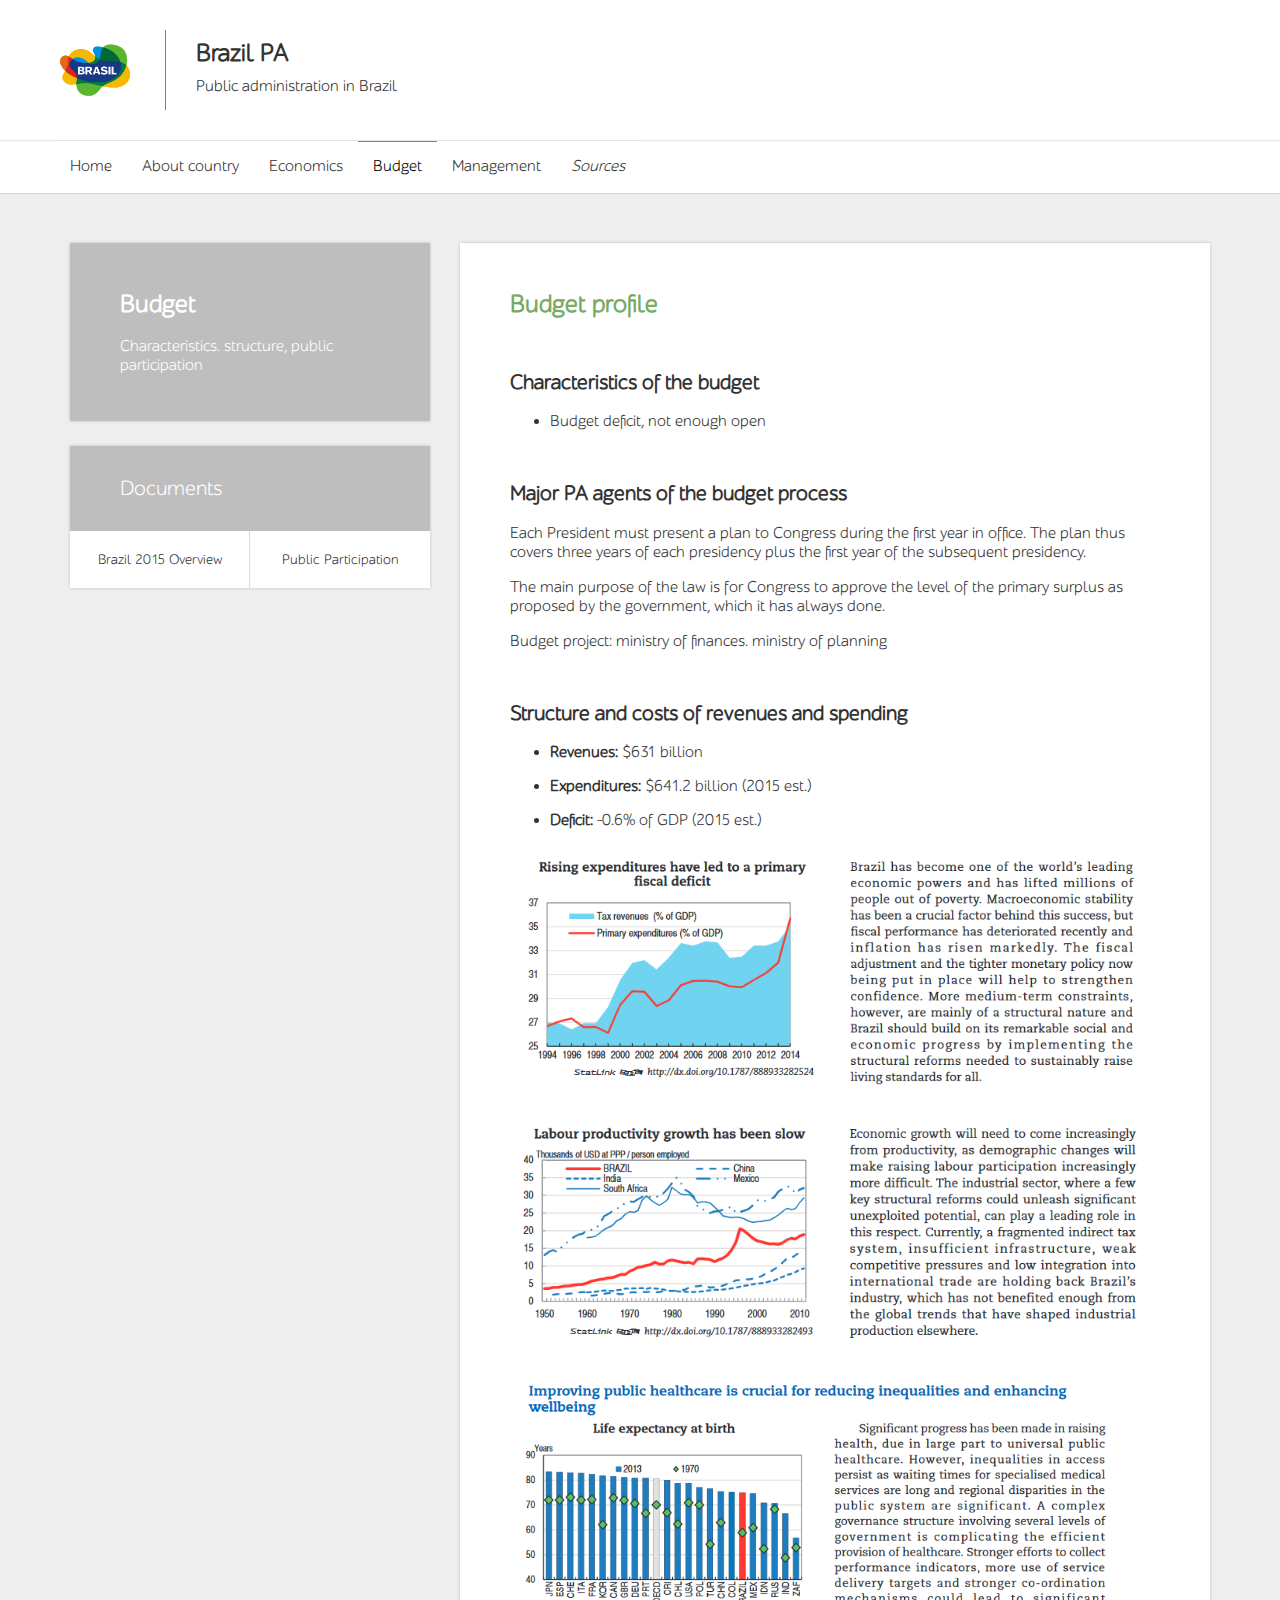
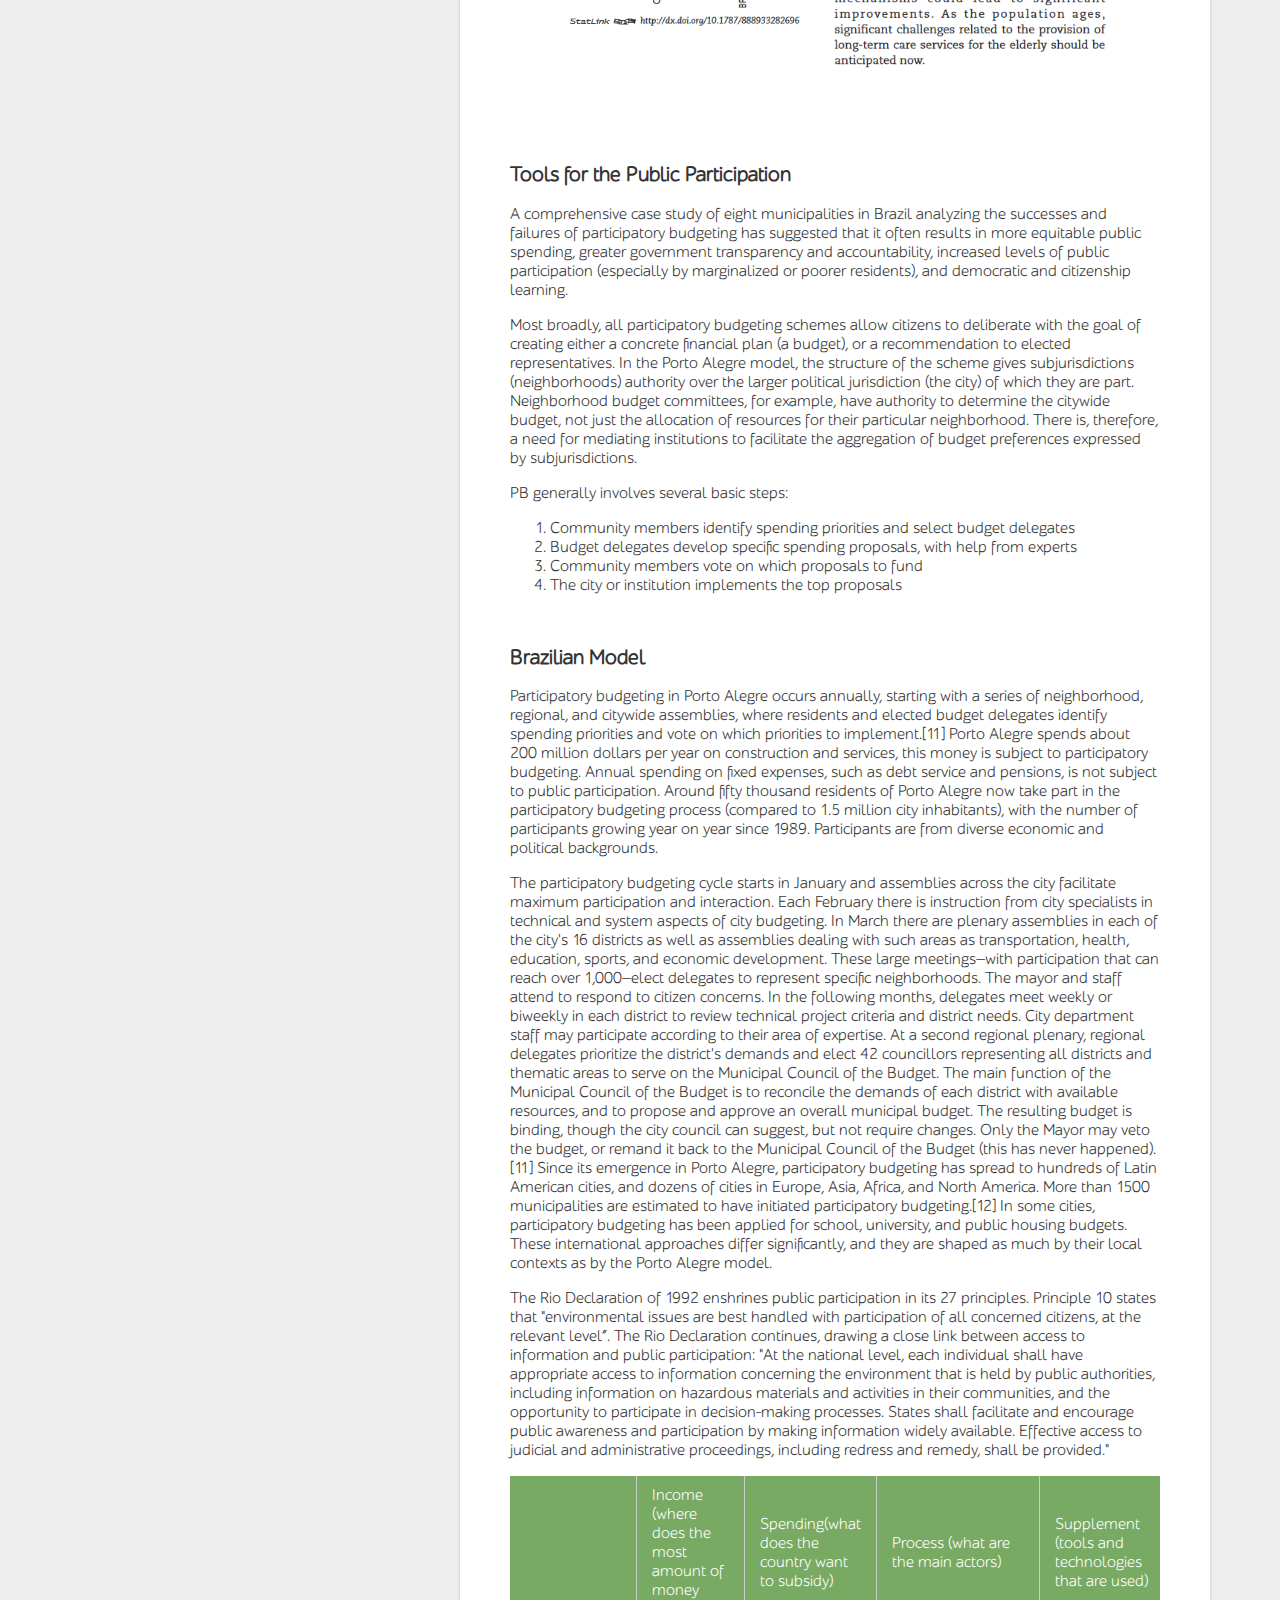
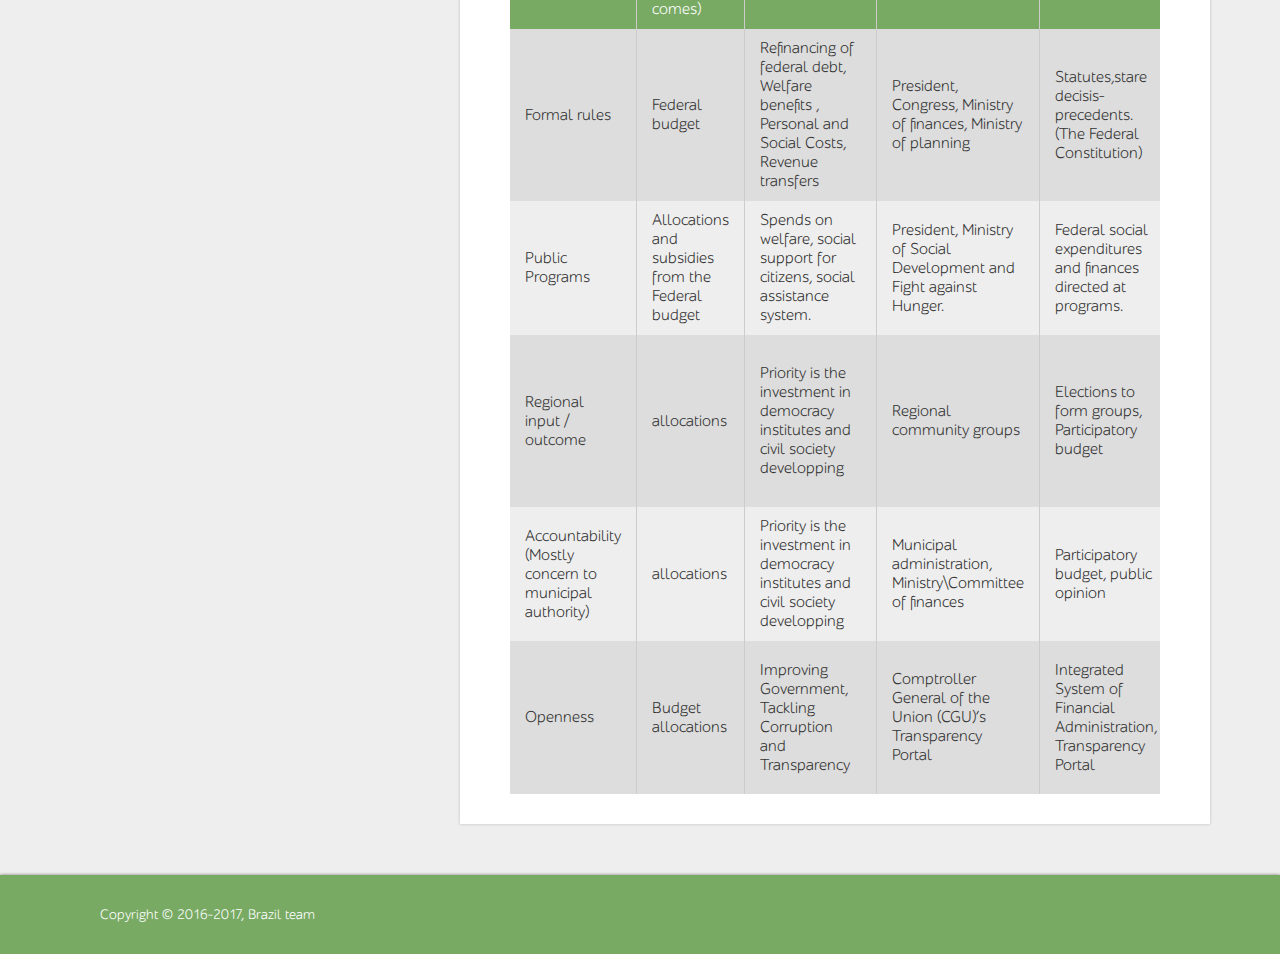
==== budget.html @ 3e636b02 "Initial" ====
<!DOCTYPE html>
<html lang="ru">
	<head>
	
		<meta charset="utf-8">
		<meta http-equiv="X-UA-Compatible" content="IE=edge">
		<meta name="viewport" content="width=device-width, initial-scale=1">
		<meta name="robots" content="index, follow">
		
		<meta name="description" content="Public administration in Brazil">
		<meta name="keywords" content="public, administration, Brazil">	
		
		<link rel="apple-touch-icon-precomposed" sizes="57x57" href="images/apple-touch-icon-114-precomposed.png">
		<link rel="apple-touch-icon-precomposed" sizes="72x72" href="images/apple-touch-icon-144-precomposed.png">
		<link rel="apple-touch-icon-precomposed" sizes="114x114" href="images/apple-touch-icon-114-precomposed.png">
		<link rel="apple-touch-icon-precomposed" sizes="144x144" href="images/apple-touch-icon-144-precomposed.png">
		
		<meta name="msapplication-name" content="Brazil PA">
		<meta name="msapplication-tooltip" content="Brazil PA">
		<meta name="msapplication-starturl" content="/">
		<meta name="msapplication-navbutton-color" content="#44bb00">
		<meta name="msapplication-TileColor" content="#44bb00">
		<meta name="msapplication-TileImage" content="images/ms-icon-144.png">
		<meta name="msapplication-square70x70logo" content="images/ms-icon-70.png">
		<meta name="msapplication-square150x150logo" content="images/ms-icon-150.png">
		<meta name="msapplication-wide310x150logo" content="images/ms-icon-310-150.png">
		<meta name="msapplication-square310x310logo" content="images/ms-icon-310.png">
		
		
		<title>Brazil PA | About</title>

		<link rel="icon" href="favicon.png">
		<link href="css/bootstrap.css" rel="stylesheet">
		<link href="css/style.css" rel="stylesheet">
		
	</head>

	<body>
	    <a class="glyphicon glyphicon-chevron-up" id="toTop"></a>
	    
		<header>
			<div class="container-fluid">
				<div class="container">
					<div class="logo col-xs-12 col-sm-12 col-md-12 col-lg-12">
					    <a class="marga" href="index.html">
                            <img src="images/logo.png" alt="Logo" title="Brazil">
                            <div class="title">  
                                <h1>Brazil PA</h1>
                                <p>Public administration in Brazil</p>
                            </div>
                        </a>
					</div>
				</div>
			</div>
			
			<div class="navbar" role="navigation">
				<div class="container">	
					<div class="navbar-header">
						<button type="button" class="navbar-toggle" data-toggle="collapse" data-target="#responsive-menu">
							<span class="sr-only">Open menu</span>
							<span class="icon-bar"></span>
							<span class="icon-bar"></span>
							<span class="icon-bar"></span>
						</button>
					</div>
				
					<div class="collapse navbar-collapse main-menu" id="responsive-menu">
						<ul class="nav navbar-nav">
							<li><a href="index.html">Home</a></li>
							<li><a href="about.html">About country</a></li>
							<li><a href="economics.html">Economics</a></li>
							<li><a href="budget.html" class="active">Budget</a></li>
							<li><a href="management.html">Management</a></li>
							<li class="sources"><a href="sources.html">Sources</a></li>
						</ul>
					</div>
				</div>
			</div>
		
		</header>
		
		<main class="page aboutpage">
			<div class="container">
				<div class="part col-xs-12 col-sm-12 col-md-4 col-lg-4">
					<section class="company">
						<div class="content">
							<h1>Budget</h1>
						    <p>Characteristics. structure, public participation</p>
						</div>
					</section>
					<section class="document col-xs-12 col-sm-12 col-md-12 col-lg-12">
						<h2>Documents</h2>
						<a href="https://www.oecd.org/eco/surveys/Brazil-2015-overview.pdf" target="_blank" class="col-xs-6 col-sm-6 md-6 col-lg-6" title="Brazil 2015 Overview">Brazil 2015 Overview</a>
						<a href="https://www.nesri.org/sites/default/files/Background_Paper_Public_Participation.pdf" target="_blank" class="col-xs-6 col-sm-6 md-6 col-lg-6" title="Public Participation in Vermont’s Budget and Revenue Policies">Public Participation</a>
					</section>
				</div>
			
				<div class="part-two col-xs-12 col-sm-12 col-md-8 col-lg-8">
					<section class="achievments">
						<div class="content">
							<h1>Budget profile</h1>
                        
                            <h2>Characteristics of the budget</h2>
							<ul>
							    <li>Budget deficit, not enough open</li>
							</ul>
                        
                            <h2>Major PA agents of the budget process</h2>
							<p>Each President must present a plan to Congress during the first year in office. The plan thus covers three years of each presidency plus the first year of the subsequent presidency.</p> 
                            <p>The main purpose of the law is for Congress to approve the level of the primary surplus as proposed by the government, which it has always done.</p>
                            <p>Budget project: ministry of finances. ministry of planning</p>
						    
						    <h2>Structure and costs of revenues and spending</h2>
						    <ul>
						        <li><b>Revenues: </b>$631 billion</li>
						        <li><b>Expenditures: </b>$641.2 billion (2015 est.)</li>
						        <li><b>Deficit: </b>-0.6% of GDP (2015 est.)</li>
						    </ul>
						    
						    <img class="page-img" src="images/budget1.png">
						    <img class="page-img" src="images/budget2.png">
						    <img class="page-img" src="images/budget3.png">
						    
						    <h2>Tools for the Public Participation</h2>
						    <p>A comprehensive case study of eight municipalities in Brazil analyzing the successes and failures of participatory budgeting has suggested that it often results in more equitable public spending, greater government transparency and accountability, increased levels of public participation (especially by marginalized or poorer residents), and democratic and citizenship learning.</p>
						    <p>Most broadly, all participatory budgeting schemes allow citizens to deliberate with the goal of creating either a concrete financial plan (a budget), or a recommendation to elected representatives. In the Porto Alegre model, the structure of the scheme gives subjurisdictions (neighborhoods) authority over the larger political jurisdiction (the city) of which they are part. Neighborhood budget committees, for example, have authority to determine the citywide budget, not just the allocation of resources for their particular neighborhood. There is, therefore, a need for mediating institutions to facilitate the aggregation of budget preferences expressed by subjurisdictions.</p>
						
						    <p>PB generally involves several basic steps:</p>
						    <ol>
						        <li>Community members identify spending priorities and select budget delegates</li>
						        <li>Budget delegates develop specific spending proposals, with help from experts</li>
						        <li>Community members vote on which proposals to fund</li>
						        <li>The city or institution implements the top proposals</li>
						    </ol>
						    
						    <h2>Brazilian Model</h2>
						    <p>Participatory budgeting in Porto Alegre occurs annually, starting with a series of neighborhood, regional, and citywide assemblies, where residents and elected budget delegates identify spending priorities and vote on which priorities to implement.[11] Porto Alegre spends about 200 million dollars per year on construction and services, this money is subject to participatory budgeting. Annual spending on fixed expenses, such as debt service and pensions, is not subject to public participation. Around fifty thousand residents of Porto Alegre now take part in the participatory budgeting process (compared to 1.5 million city inhabitants), with the number of participants growing year on year since 1989. Participants are from diverse economic and political backgrounds.</p>
					        <p>The participatory budgeting cycle starts in January and assemblies across the city facilitate maximum participation and interaction. Each February there is instruction from city specialists in technical and system aspects of city budgeting. In March there are plenary assemblies in each of the city's 16 districts as well as assemblies dealing with such areas as transportation, health, education, sports, and economic development. These large meetings—with participation that can reach over 1,000—elect delegates to represent specific neighborhoods. The mayor and staff attend to respond to citizen concerns. In the following months, delegates meet weekly or biweekly in each district to review technical project criteria and district needs. City department staff may participate according to their area of expertise. At a second regional plenary, regional delegates prioritize the district's demands and elect 42 councillors representing all districts and thematic areas to serve on the Municipal Council of the Budget. The main function of the Municipal Council of the Budget is to reconcile the demands of each district with available resources, and to propose and approve an overall municipal budget. The resulting budget is binding, though the city council can suggest, but not require changes. Only the Mayor may veto the budget, or remand it back to the Municipal Council of the Budget (this has never happened).[11] Since its emergence in Porto Alegre, participatory budgeting has spread to hundreds of Latin American cities, and dozens of cities in Europe, Asia, Africa, and North America. More than 1500 municipalities are estimated to have initiated participatory budgeting.[12] In some cities, participatory budgeting has been applied for school, university, and public housing budgets. These international approaches differ significantly, and they are shaped as much by their local contexts as by the Porto Alegre model.</p>
					        <p>The Rio Declaration of 1992 enshrines public participation in its 27 principles. Principle 10 states that "environmental issues are best handled with participation of all concerned citizens, at the relevant level”. The Rio Declaration continues, drawing a close link between access to information and public participation: "At the national level, each individual shall have appropriate access to information concerning the environment that is held by public authorities, including information on hazardous materials and activities in their communities, and the opportunity to participate in decision-making processes. States shall facilitate and encourage public awareness and participation by making information widely available. Effective access to judicial and administrative proceedings, including redress and remedy, shall be provided."</p>
                            
							<table>
							    <tr>
							        <td></td>
							        <td>Income (where does the most amount of money comes)</td>
							        <td>Spending(what does the country want to subsidy)</td>
							        <td>Process (what are the main actors)</td>
							        <td>Supplement (tools and technologies that are used)</td>
							        <td>Demonstration Effect(what does it mean)</td>
							    </tr>
							    <tr>
                                    <td>Formal rules</td>
							        <td>Federal budget</td>
							        <td>Refinancing of federal debt, Welfare benefits , Personal and Social Costs, Revenue transfers</td>
							        <td>President, Congress, Ministry of finances, Ministry of planning</td>
							        <td>Statutes,stare decisis-precedents. (The Federal Constitution)</td>
							        <td>System of rules that are enforced through social institutions to govern behavior.</td>
							    </tr>
                                <tr>
							        <td>Public Programs</td>
                                    <td>Allocations and subsidies from the Federal budget</td>
                                    <td>Spends on welfare, social support for citizens, social assistance system.</td>
                                    <td>President, Ministry of Social Development and Fight against Hunger.</td>
                                    <td>Federal social expenditures and finances directed at programs.</td>
                                    <td>Socio-economic development,  implementing welfare programs.</td>
							    </tr>
                                <tr>
							        <td>Regional input / outcome</td>
                                    <td>allocations</td>
                                    <td>Priority is the investment in democracy institutes and civil society developping</td>
                                    <td>Regional community groups</td>
                                    <td>Elections to form groups, Participatory budget</td>
                                    <td>Raising their demands and influence budget decisions through regional representatives.</td>
							    </tr>
                                <tr>
							        <td>Accountability (Mostly concern  to municipal authority)</td>
                                    <td>allocations</td>
                                    <td>Priority is the investment in democracy institutes and civil society developping</td>
                                    <td>Municipal administration, Ministry\Committee  of finances</td>
                                    <td>Participatory budget, public opinion</td>
                                    <td>It makes the budget system more transparent</td>
							    </tr>
                                <tr>
							        <td>Openness</td>
                                    <td>Budget allocations</td>
                                    <td>Improving Government, Tackling Corruption and Transparency</td>
                                    <td>Comptroller General of the Union (CGU)’s Transparency Portal</td>
                                    <td>Integrated System of Financial Administration, Transparency Portal</td>
                                    <td>Tackling Corruption, uncovering illegal or irresponsible government spending</td>
							    </tr>
							</table>
					    </div>
				</section>
			</div>
            </div>
		</main>
		
		<footer>
			<span>Copyright &copy; 2016-2017, Brazil team</span>
		</footer>
		
		<script src="https://ajax.googleapis.com/ajax/libs/jquery/1.11.2/jquery.min.js"></script>
		<script src="js/bootstrap.js"></script>
		<script src="js/totop.js"></script>

	</body>
</html>
---- css/style.css ----
* {
	-webkit-box-sizing: border-box;
		-moz-box-sizing: border-box;
			box-sizing: border-box;
}
*:before,
*:after {
	-webkit-box-sizing: border-box;
		-moz-box-sizing: border-box;
			box-sizing: border-box;
}
@font-face {
    font-family: 'alsschlangesans-buploadedfile';
    src: url('../fonts/schlangesansalsschlangesans-bold-webfont.eot');
    src: url([data-uri]) format('woff2'),
         url([data-uri]) format('woff'),
         url('../fonts/schlangesansalsschlangesans-bold-webfont.ttf') format('truetype'),
         url('../fonts/schlangesansalsschlangesans-bold-webfont.svg#alsschlangesans-buploadedfile') format('svg');
    font-weight: normal;
    font-style: normal;
}
@font-face {
    font-family: 'alsschlangesansuploaded_file';
    src: url('../fonts/schlangesansalsschlangesans-webfont.eot');
    src: url([data-uri]) format('woff2'),
         url([data-uri]) format('woff'),
         url('../fonts/schlangesansalsschlangesans-webfont.ttf') format('truetype'),
         url('../fonts/schlangesansalsschlangesans-webfont.svg#alsschlangesansuploaded_file') format('svg');
    font-weight: normal;
    font-style: normal;
}
html{
	width: 100%;
    height: 100%;
    margin: 0;
    padding: 0;
	-webkit-text-size-adjust: 100%;
      -ms-text-size-adjust: 100%;
}
body {
    position: relative;
	width: 100%;
    min-height: 100%;
    margin: 0;
    padding: 0;
	overflow-x: hidden;
	font-family: "alsschlangesansuploaded_file", Calibri,Candara,Segoe,Segoe UI,Optima,Arial,sans-serif;
	font-size: 16px;
	color: #333;
	background-color: #eee;
}
a,
article,
aside,
details,
figcaption,
figure,
img,
footer,
header,
hgroup,
main,
menu,
nav,
section,
summary {
	display: block;
}
h1{
	font-size: 25px;
	font-weight: normal;
	color: #333;
}
h2{
	font-size: 21px;
	font-weight: normal;
	color: #333;
}
h3{
	font-size: 16px;
	font-weight: normal;
	color: #999;
}
p{
	font-size: 16px;
	color: #333;
}
li{
	font-size:16px;
	list-style: none;
	color: #333;
}
a{
	text-decoration: none;
	outline: 0;
	cursor: pointer;
	font-size: 16px;
	color: #333;
}
a:active,
a:hover,
a:focus {
	outline: 0;
	color: #44bb00;
}
span{
	font-size:14px;
}
@font-face {
  font-family: 'Glyphicons Halflings';
  src: url('../fonts/glyphicons-halflings-regular.eot');
  src: url('../fonts/glyphicons-halflings-regular.eot?#iefix') format('embedded-opentype'), url('../fonts/glyphicons-halflings-regular.woff2') format('woff2'), url('../fonts/glyphicons-halflings-regular.woff') format('woff'), url('../fonts/glyphicons-halflings-regular.ttf') format('truetype'), url('../fonts/glyphicons-halflings-regular.svg#glyphicons_halflingsregular') format('svg');
}
.glyphicon {
  position: relative;
  display: inline-block;
  font-family: 'Glyphicons Halflings';
  font-style: normal;
  font-weight: normal;
  line-height: 1;
  -webkit-font-smoothing: antialiased;
	-moz-osx-font-smoothing: grayscale;
}
.glyphicon-chevron-left:before {
  content: "\e079";
}
.glyphicon-chevron-right:before {
  content: "\e080";
}
.glyphicon-chevron-up:before {
  content: "\e113";
}
.glyphicon-chevron-down:before {
  content: "\e114";
}
.glyphicon-file:before {
  content: "\e022";
}
.glyphicon-remove:before {
  content: "\e014";
}
#toTop{
  display: none;
  height: 100%;
  padding: 30px 30px 0 30px;
  background: transparent;
  text-align: center;
  position: fixed;
  bottom: 0;
  left: 0;
  font-size: 28px;
  z-index: 100000;
  color: rgba(120, 170, 100, 1);
}
#toTop:hover{
  color:#ccc;
  background:rgba(230, 230, 230, 0.5);
}
header{
	position: relative;
	width:100%;
	background:#fff;
	z-index: 100;
}
header:after{
	content: "";
	display: table;
	clear: both;
}
header .container-fluid{
	padding:30px 15px;
	-webkit-box-shadow: 0px 1px 1px 0px rgba(0,0,0,0.1);
		-moz-box-shadow: 0px 1px 1px 0px rgba(0,0,0,0.1);
		box-shadow: 0px 1px 1px 0px rgba(0,0,0,0.1);
}
header .container-fluid ul li{
	display:inline-block;
	padding:24px 10px;
}
header .container-fluid ul li:first-child{
	margin-left:-20px;
}
header .container-fluid:after{
	content: "";
	display: table;
	clear: both;
}
.logo .marga {
    width: 400px;
    height: 80px;
}
.logo img{
    float: left;
	height: 100%;
	display: block;
}
.logo .title {
    float: left;
    height: 80px;
    margin-left: 30px;
    padding-left: 30px;
    border-left: 1px solid #44bb00; 
}
.logo h1 {
    font-weight: bold;
    line-height: 1;
    margin: 0;
    padding: 0;
    padding-top: 12px;
}
.logo p {
    margin: 0;
    padding: 0;
    padding-top: 10px;
}
.tel{
	height: 100%;
    margin: 0 auto;
	padding: 25px 25px 25px 0;
	text-align: right;
}
.navbar{
	-webkit-box-shadow: 0px 1px 1px 0px rgba(0,0,0,0.1);
		-moz-box-shadow: 0px 1px 1px 0px rgba(0,0,0,0.1);
		box-shadow: 0px 1px 1px 0px rgba(0,0,0,0.1);
	text-align: center;
}
.main-menu {
    overflow-x: hidden;
}
.main-menu li.sources a {
    font-style: italic;
}
main {
    padding-bottom: 80px;
}
.home-page {
    background-color: #ffffff;
}
.more{
	display:inline-block;
	margin-top:30px;
	border: 1px solid #fff;
	padding: 7px 25px;
	border-radius: 7px;
	color: #fff;
	font-size: 14px;
}
.more:hover{
	border: 1px solid rgba(255, 255, 255, 0.1);
	background: rgba(255, 255, 255, 0.75);
	color: #44bb00;
}
.info{
	display:inline-block;
	margin:30px 15px 25px 0;
	border: 1px solid #44bb00;
	padding: 7px 25px;
	border-radius: 7px;
	color: #44bb00;
	font-size: 14px;
}
.info:hover{
	border: 1px solid rgba(0, 130, 150, 0.05);
	background: rgba(120, 170, 100, 1);
	color: #fff;
}
article{
	height: 100%;
}
article:after{
	content: "";
	display: table;
	clear: both;
}
.item1 {
	background: url('../images/slider1.jpg') no-repeat;
	background-position: 50%;
	background-size: cover;
}
.item2 {
	background: url('../images/slider2.jpg') no-repeat;
	background-position: 50%;
	background-size: cover;
}
.item3 {
	background: url('../images/slider3.jpg') no-repeat;
	background-position: 50%;
	background-size: cover;
}
.item4 {
	background: url('../images/slider4.jpg') no-repeat;
	background-position: 50%;
	background-size: cover;
}
.carousel-caption {
	height: 600px;
	padding: 20%;
	background-color: rgba(0, 0, 0, .35);
	-webkit-box-shadow: 0px 1px 1px 0px rgba(0,0,0,0.35);
		-moz-box-shadow: 0px 1px 1px 0px rgba(0,0,0,0.35);
		box-shadow: 0px 1px 1px 0px rgba(0,0,0,0.35);
}
.carousel-caption h1{
	color: #fff;
}
.carousel-caption p{
	margin-bottom: 30px;
	color: #fff;
}
.inner{
	height: 600px;
	background-color: #eee;
    overflow: hidden;
}
.inner img{
	height: 100%;
	margin: 0 auto;
}
.box-content{
	height: 600px;
	padding: 20% 20% 0 20%;
}
.inner {
    background-color: #eee;
}
.inner1 {
	background-image: url('../images/about1.png');
    background-repeat: no-repeat;
	background-position: 50%;
	background-size: cover;
}
.inner2 {
	background-image: url('../images/slider2.jpg');
    background-repeat: no-repeat;
	background-position: 50%;
	background-size: cover;
}
.inner3 {
	background-image: url('../images/slider3.jpg');
    background-repeat: no-repeat;
	background-position: 50%;
	background-size: cover;
}
.inner4 {
	background-image: url('../images/slider4.jpg');
    background-repeat: no-repeat;
	background-position: 50%;
	background-size: cover;
}
.part{
	padding: 50px 15px;
}
.part-two{
	padding: 50px 15px;
}
.part section{
	background-color: rgba(0, 0, 0, .2);
	-webkit-box-shadow: 0px 0px 3px 0px rgba(0,0,0,0.2);
		-moz-box-shadow: 0px 0px 3px 0px rgba(0,0,0,0.2);
		box-shadow: 0px 0px 3px 0px rgba(0,0,0,0.2);
}
.part h1, .part p{
	color: #fff;
}
.part h1 {
    font-weight: bold;
}
.part-two section{
	background-color: #fff;
	-webkit-box-shadow: 0px 0px 3px 0px rgba(0,0,0,0.2);
		-moz-box-shadow: 0px 0px 3px 0px rgba(0,0,0,0.2);
		box-shadow: 0px 0px 3px 0px rgba(0,0,0,0.2);
}
.part-two section:nth-child(2){
	margin-top: 25px;
}
.part-two ol li {
    list-style: decimal;
}
.part-two ul {
    margin-bottom: 30px;
}
.part-two ul li {
	list-style: disc;
	margin: 15px 0;
}
.part-two h1 {
    font-weight: bold;
    color: rgba(120, 170, 100, 1);
}
.part-two h2 {
    font-weight: bold;
    margin-top: 50px;
}
.part-two table {
    margin: 0 auto;
    border-collapse: collapse;
    width: 100%;
    overflow-x: auto;
    display: block;
}
.part-two table tr:nth-child(odd) {
    background-color: #eee;
}
.part-two table tr:nth-child(even) {
    background-color: #ddd;
}
.part-two table tr:first-child {
    background-color: rgba(120, 170, 100, 1);
    color: #fff;
}
.part-two table td {
    padding: 10px 15px;
    border-left: 1px solid #ccc;
}
.part-two table td:first-child {
    border-left: none;
}
.left-floated {
    float: left;
}
img.left-floated {
    width: 150px;
    margin-right: 30px;
}
p.flex-floated {
    display: -webkit-box;
    display: -moz-box;
    display: -ms-flexbox;
    display: -webkit-flex;
    display: flex;
        -webkit-box-align: center;
        -webkit-flex-align: center;
        -ms-flex-align: center;
        -webkit-align-items: center;
    align-items: center;
        -webkit-box-orient: horizontal;
        -moz-box-orient: horizontal;
        -webkit-flex-direction: row;
        -ms-flex-direction: row;
    flex-direction: row;
        -webkit-flex-wrap: nowrap;
    flex-wrap: nowrap;
}
p:after {
    content: '';
    display: table;
    clear: both;
}
ul.history-list li {
    list-style: none;
    margin-left: -10px;
}
ol.link-list li {
    margin-bottom: 20px;
}
ol.link-list li a {
    font-style: italic;
    color: blue;
}
ol.link-list li a:hover {
    color: #333;
}
.page-img {
    width: 100%;
    margin-bottom: 30px;
}
.offer{
	text-align: center;
	background-color: rgba(120, 170, 100, 1);
	padding: 70px 7%;
}
.offer h1{
	color: #fff;
}
.content{
	padding: 30px 50px;
}
.document{
	margin-top: 25px;
}
.document h2{
	margin: 30px 50px;
	color: #fff;
}
.document a{
	padding: 20px 0;
	text-align: center;
	font-size: 14px;
	background-color: #fff;
	border-right: 1px solid #ddd;
}
.document a:last-child{
	border-right: none;
}
.document a:hover{
	background-color: #eee;
	color: #44bb00;
}
.part-in{
	padding: 50px 0;
}
.contact a{
	color: #fff;
}
.modal-body{
	padding: 30px;
}
.modal-footer img{
	width: 100%;
}
.modal-body ul li{
	margin: 30px 0;
	list-style: circle;
}
.close{
	margin-bottom: 10px;
}
footer{
	position: absolute;
    position: absolute;
    right: 0;
    bottom: 0;
    left: 0;
	-webkit-box-shadow: 0px 0px 3px 0px rgba(0,0,0,0.5);
		-moz-box-shadow: 0px 0px 3px 0px rgba(0,0,0,0.5);
		box-shadow: 0px 0px 3px 0px rgba(0,0,0,0.5);
	padding: 30px 100px;
	background-color: rgba(120, 170, 100, 1);
	clear: both;
}
footer span{
	color: #fff;
}
footer a{
	float:right;
	font-size:14px;
	color: #fff;
	text-align:left;
}
footer a:hover{
	color: #333;
}
.white{
	background-color: #fff;
}
.white span, .white a{
	color: #333;
}
.white a:hover{
	color: #44bb00;
}
@media (min-width: 1400px) {
	h1{
		font-size: 32px;
	}
	h2{
		font-size: 26px;
	}
	a, p, li, span{
		font-size: 18px;
	}
	article, .inner, .carousel-caption, .box-content{
		height: 750px;
	}
	.slogan{
		padding: 340px 5%;
	}
	.picture{
		height: 375px;
	}
	.picture img{
		width: auto;
		height: 350px;
	}
	.partner{
		height: 200px;
		padding: 7%;
	}
}
@media (max-width: 991px) {
	h1{
		font-size: 21px;
	}
	h2{
		font-size: 18px;
	}
	h3{
		font-size: 14px;
	}
	a, p, li{
		font-size: 14px;
	}
	.document a{
		font-size: 12px;
	}
	.carousel-control span{
	  font-size: 32px;
	}
	.slogan{
		padding: 230px 5%;
	}
	.picture{
		height: 280px;
	}
	.picture img{
		height: auto;
		width: 100%;
	}
	.partners {
		padding: 45px;
	}
	.partner{
		height: 110px;
		padding: 7%;
	}
	.part{
		padding: 25px 0;
	}
	.part-two{
		padding: 0 0 25px 0;
	}
	.part-in{
		padding-top: 0;
		margin-left: -13px;
	}
}
@media (max-width: 767px) {
	.nav > li > a{
	  border-top: none;
	}
	.nav > li >.active{
	  border-top: none;
	}
	.nav > li > a:hover{
	  border-top: none;
	  background-color: #f0f0f0;
	}
	footer{
		padding: 20px 50px;
	}
	.part{
		padding-top: 0;
	}
	.part-in{
		padding-top: 0;
		margin-left: -10px;
	}
	.equip a{
		min-height: 260px;
	}
	.close{
		right: 10px;
  		top: 10px;
	}
    #toTop {
      visibility: hidden;
    }
}
@media (max-width: 641px) {
	header .container-fluid ul li{
		text-align: center;
		padding: 10px 10px;
	}
    .logo .marga {
        width: 252px;
        margin: 0 auto;
    }
    .logo .title {
        margin-left: 20px;
        padding-left: 20px; 
    }
    .logo h1 {
        font-size: 16px;
    }
    .logo p {
        width: 130px;
    }
	.tel{
		text-align: center;
	}
    .carousel,
    .item,
    .inner {
		height: 450px;
	}
    .inner {
        height: 250px;
    }
	footer{
		text-align: center;
	}
	footer span{
		display: block;
	}
	footer a{
		display: none;
	}
	.carousel-control{
	  width: 15%;
	}
	.carousel-caption {
		height: 520px;
	}
	.box-content{
		height: auto;
		padding: 15%;
	}
	.content{
		padding: 40px;
	}
	.map{
		height: 300px;
	}
	.partner{
		height: 110px;
		padding: 5%;
	}
	.document h2{
		margin: 30px 20px;
	}
}
@media (max-width: 480px) {

}
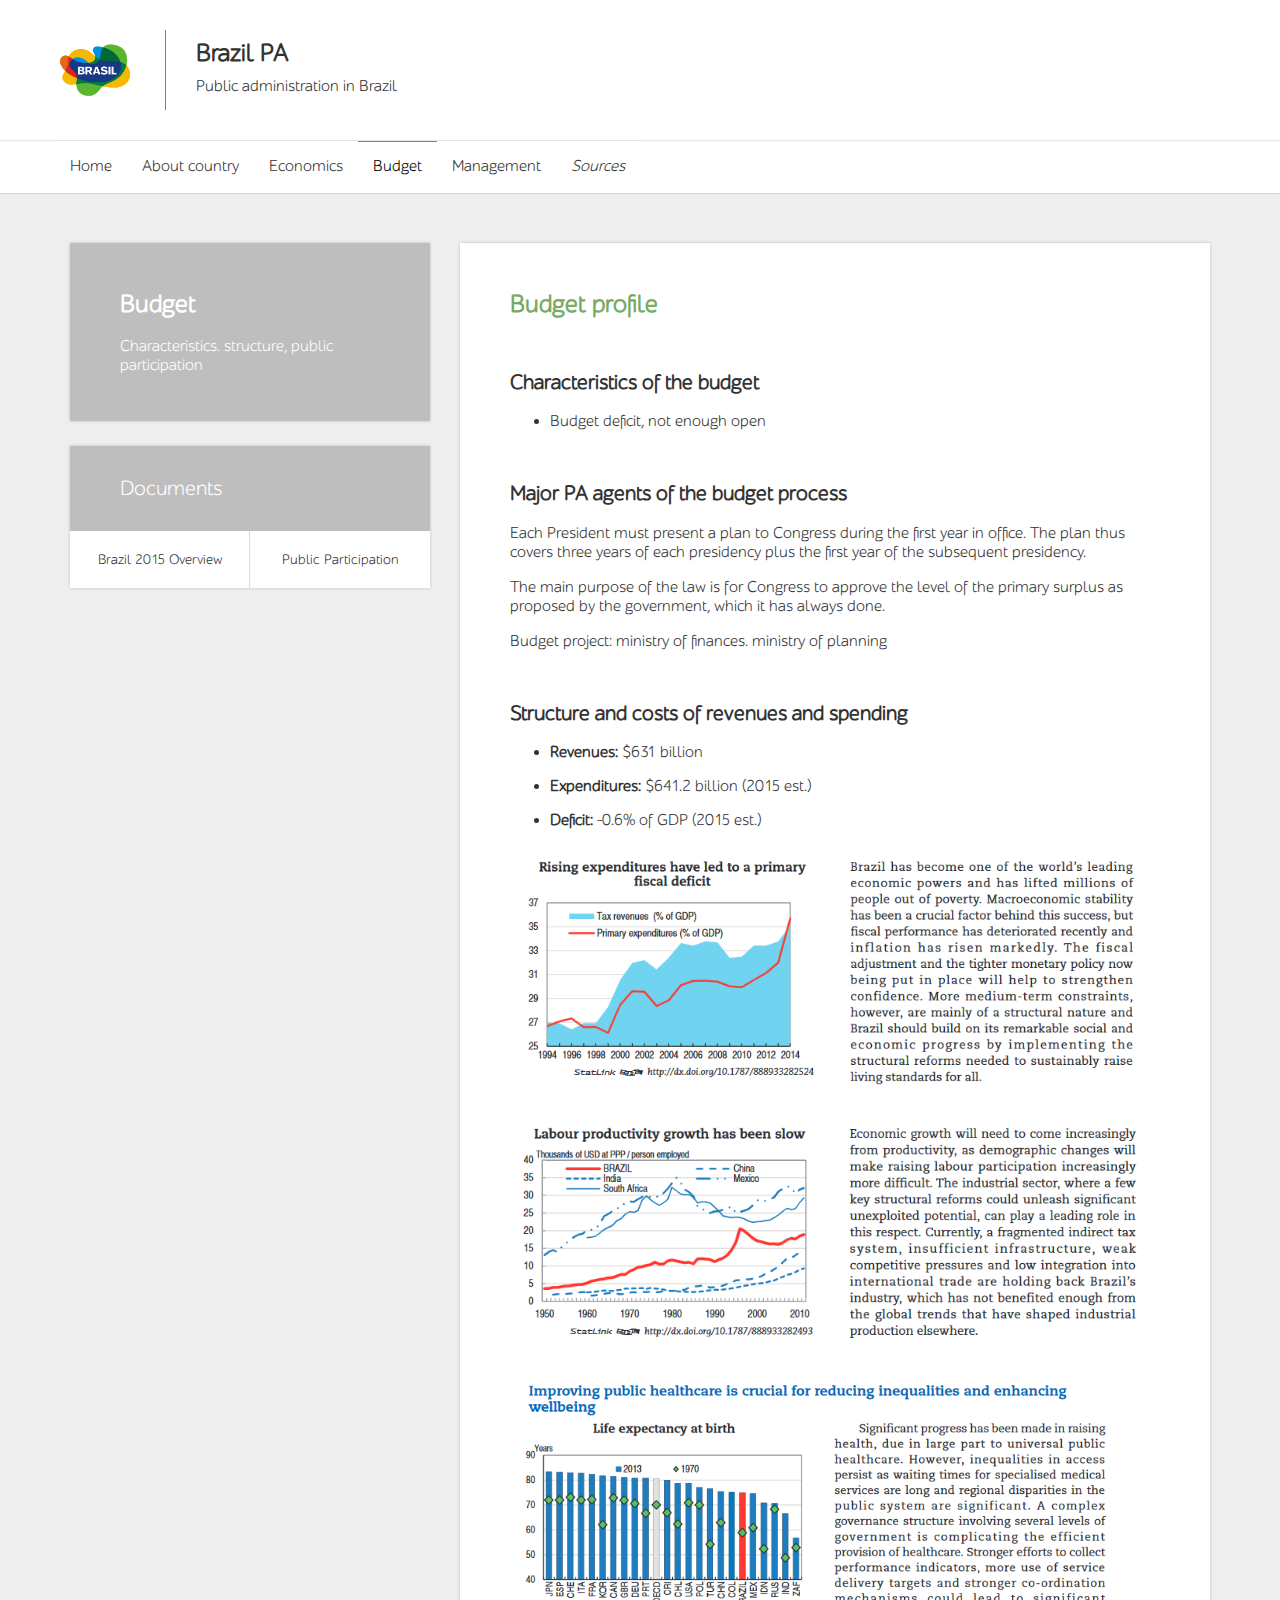
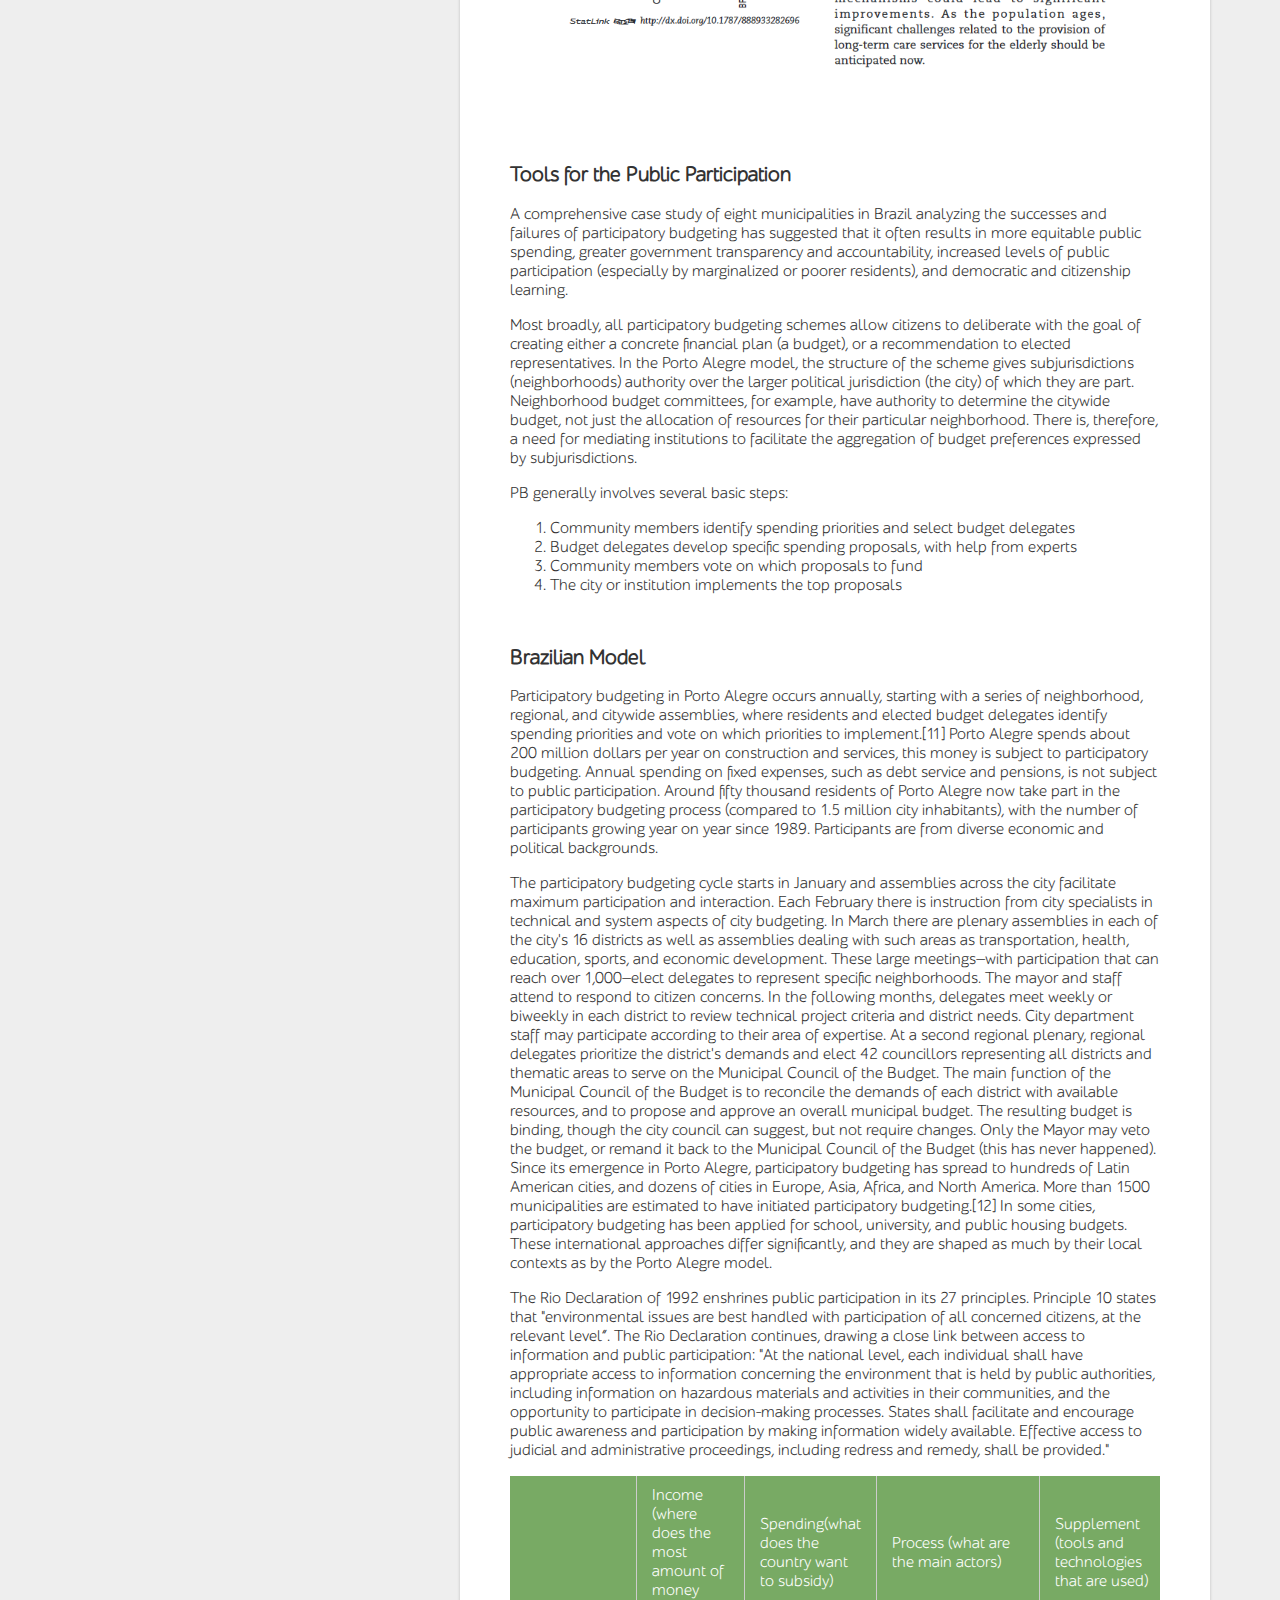
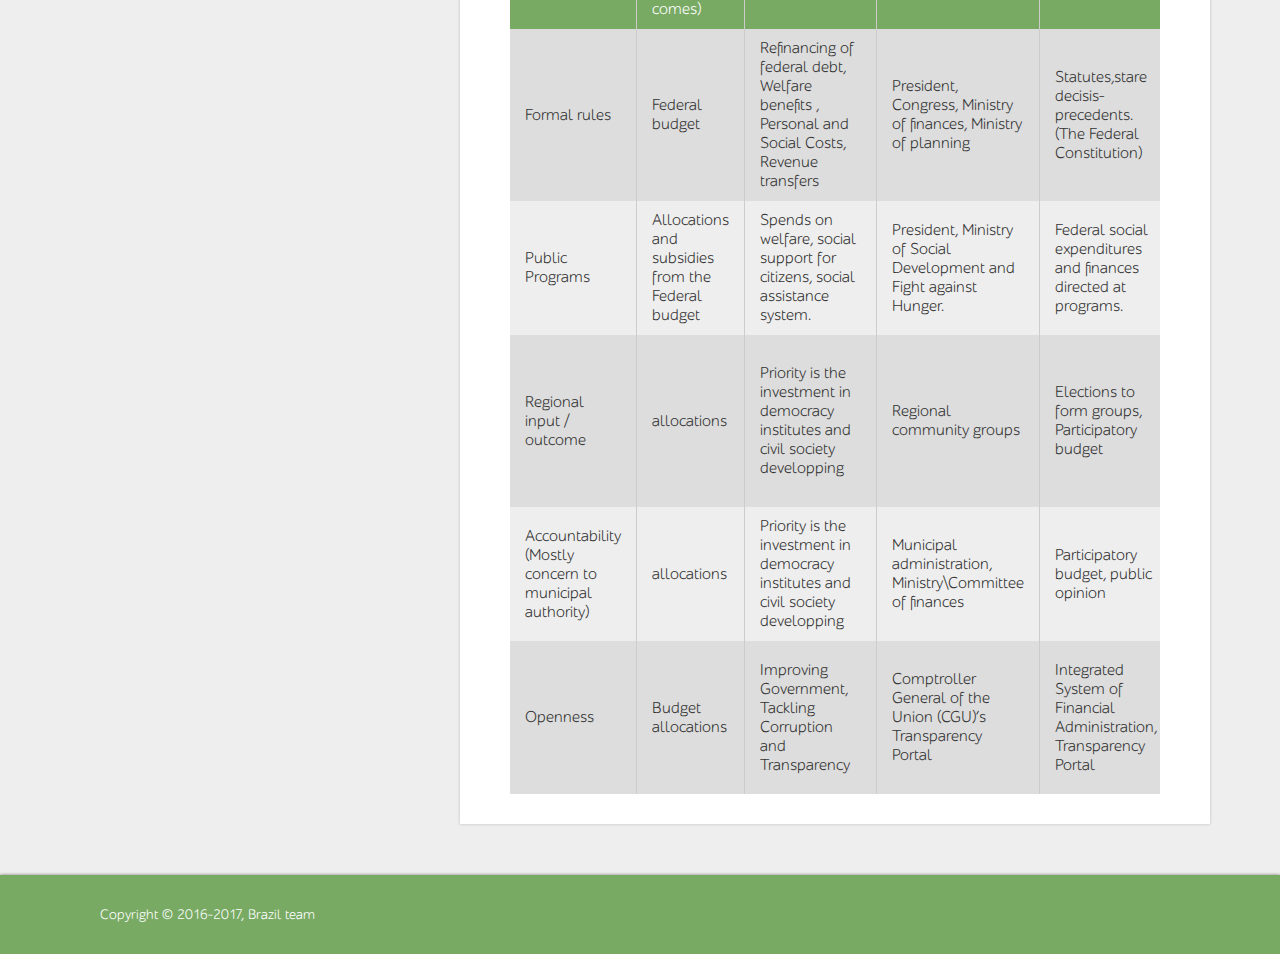
==== commit e72caa77: "Update budget.html" ====
--- a/budget.html
+++ b/budget.html
@@ -135,7 +135,7 @@
 						    
 						    <h2>Brazilian Model</h2>
 						    <p>Participatory budgeting in Porto Alegre occurs annually, starting with a series of neighborhood, regional, and citywide assemblies, where residents and elected budget delegates identify spending priorities and vote on which priorities to implement.[11] Porto Alegre spends about 200 million dollars per year on construction and services, this money is subject to participatory budgeting. Annual spending on fixed expenses, such as debt service and pensions, is not subject to public participation. Around fifty thousand residents of Porto Alegre now take part in the participatory budgeting process (compared to 1.5 million city inhabitants), with the number of participants growing year on year since 1989. Participants are from diverse economic and political backgrounds.</p>
-					        <p>The participatory budgeting cycle starts in January and assemblies across the city facilitate maximum participation and interaction. Each February there is instruction from city specialists in technical and system aspects of city budgeting. In March there are plenary assemblies in each of the city's 16 districts as well as assemblies dealing with such areas as transportation, health, education, sports, and economic development. These large meetings—with participation that can reach over 1,000—elect delegates to represent specific neighborhoods. The mayor and staff attend to respond to citizen concerns. In the following months, delegates meet weekly or biweekly in each district to review technical project criteria and district needs. City department staff may participate according to their area of expertise. At a second regional plenary, regional delegates prioritize the district's demands and elect 42 councillors representing all districts and thematic areas to serve on the Municipal Council of the Budget. The main function of the Municipal Council of the Budget is to reconcile the demands of each district with available resources, and to propose and approve an overall municipal budget. The resulting budget is binding, though the city council can suggest, but not require changes. Only the Mayor may veto the budget, or remand it back to the Municipal Council of the Budget (this has never happened).[11] Since its emergence in Porto Alegre, participatory budgeting has spread to hundreds of Latin American cities, and dozens of cities in Europe, Asia, Africa, and North America. More than 1500 municipalities are estimated to have initiated participatory budgeting.[12] In some cities, participatory budgeting has been applied for school, university, and public housing budgets. These international approaches differ significantly, and they are shaped as much by their local contexts as by the Porto Alegre model.</p>
+					        <p>The participatory budgeting cycle starts in January and assemblies across the city facilitate maximum participation and interaction. Each February there is instruction from city specialists in technical and system aspects of city budgeting. In March there are plenary assemblies in each of the city's 16 districts as well as assemblies dealing with such areas as transportation, health, education, sports, and economic development. These large meetings—with participation that can reach over 1,000—elect delegates to represent specific neighborhoods. The mayor and staff attend to respond to citizen concerns. In the following months, delegates meet weekly or biweekly in each district to review technical project criteria and district needs. City department staff may participate according to their area of expertise. At a second regional plenary, regional delegates prioritize the district's demands and elect 42 councillors representing all districts and thematic areas to serve on the Municipal Council of the Budget. The main function of the Municipal Council of the Budget is to reconcile the demands of each district with available resources, and to propose and approve an overall municipal budget. The resulting budget is binding, though the city council can suggest, but not require changes. Only the Mayor may veto the budget, or remand it back to the Municipal Council of the Budget (this has never happened). Since its emergence in Porto Alegre, participatory budgeting has spread to hundreds of Latin American cities, and dozens of cities in Europe, Asia, Africa, and North America. More than 1500 municipalities are estimated to have initiated participatory budgeting.[12] In some cities, participatory budgeting has been applied for school, university, and public housing budgets. These international approaches differ significantly, and they are shaped as much by their local contexts as by the Porto Alegre model.</p>
 					        <p>The Rio Declaration of 1992 enshrines public participation in its 27 principles. Principle 10 states that "environmental issues are best handled with participation of all concerned citizens, at the relevant level”. The Rio Declaration continues, drawing a close link between access to information and public participation: "At the national level, each individual shall have appropriate access to information concerning the environment that is held by public authorities, including information on hazardous materials and activities in their communities, and the opportunity to participate in decision-making processes. States shall facilitate and encourage public awareness and participation by making information widely available. Effective access to judicial and administrative proceedings, including redress and remedy, shall be provided."</p>
                             
 							<table>
@@ -203,4 +203,4 @@
 		<script src="js/totop.js"></script>
 
 	</body>
-</html>+</html>
--- a/css/style.css
+++ b/css/style.css
@@ -518,7 +518,6 @@
 	margin-bottom: 10px;
 }
 footer{
-	position: absolute;
     position: absolute;
     right: 0;
     bottom: 0;
@@ -560,9 +559,6 @@
 	}
 	a, p, li, span{
 		font-size: 18px;
-	}
-	article, .inner, .carousel-caption, .box-content{
-		height: 750px;
 	}
 	.slogan{
 		padding: 340px 5%;
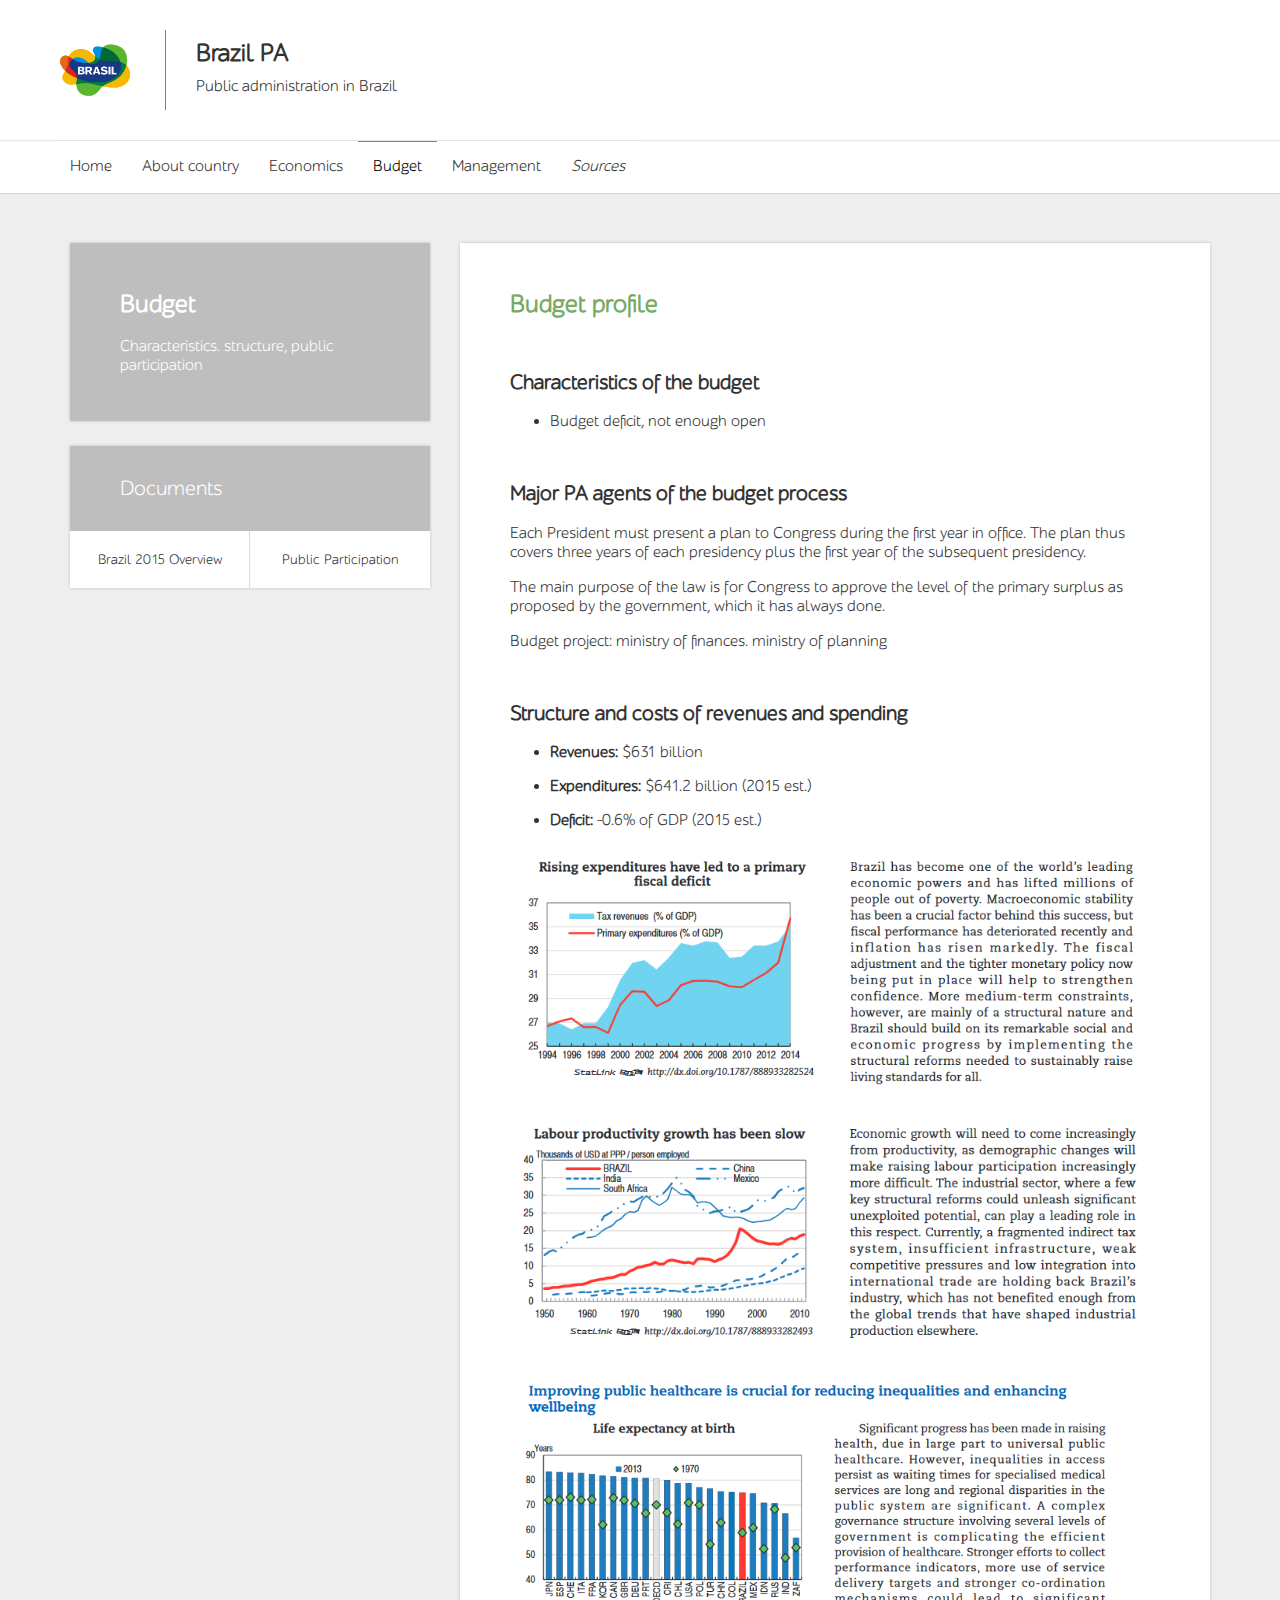
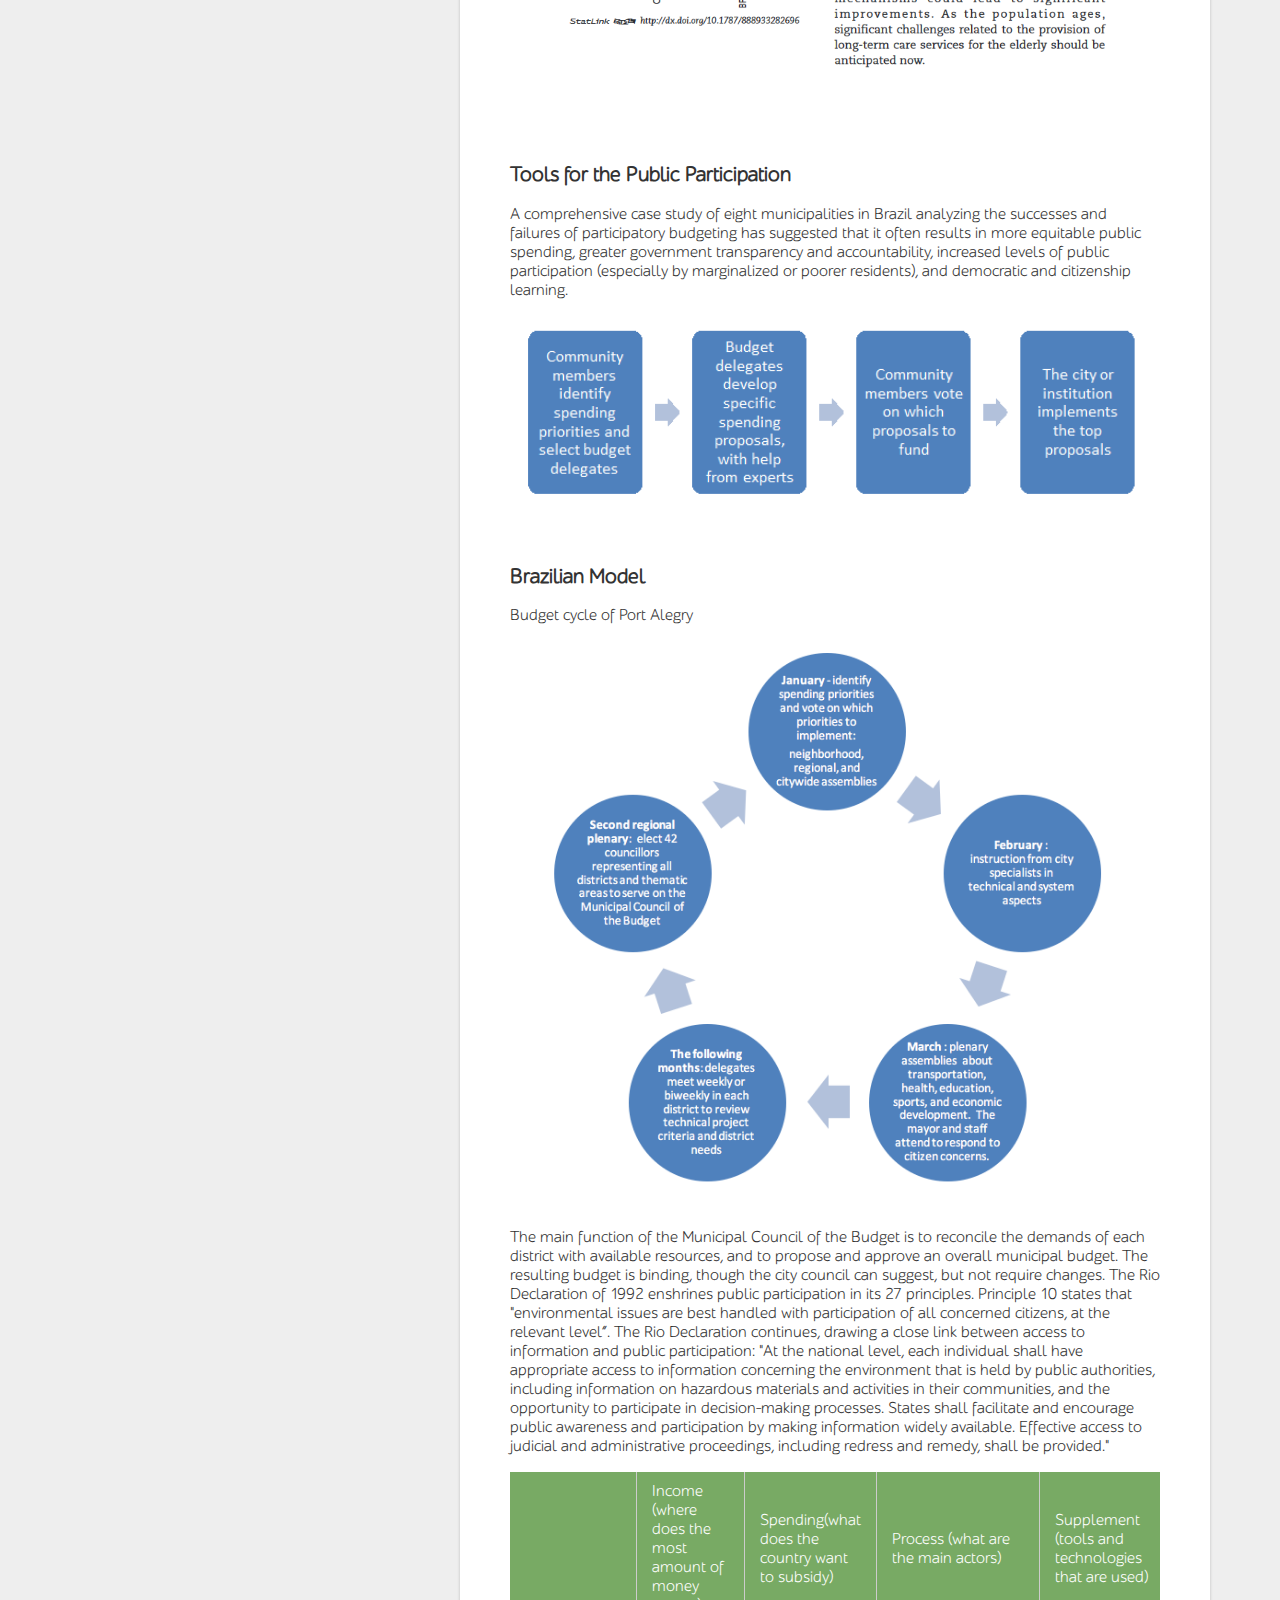
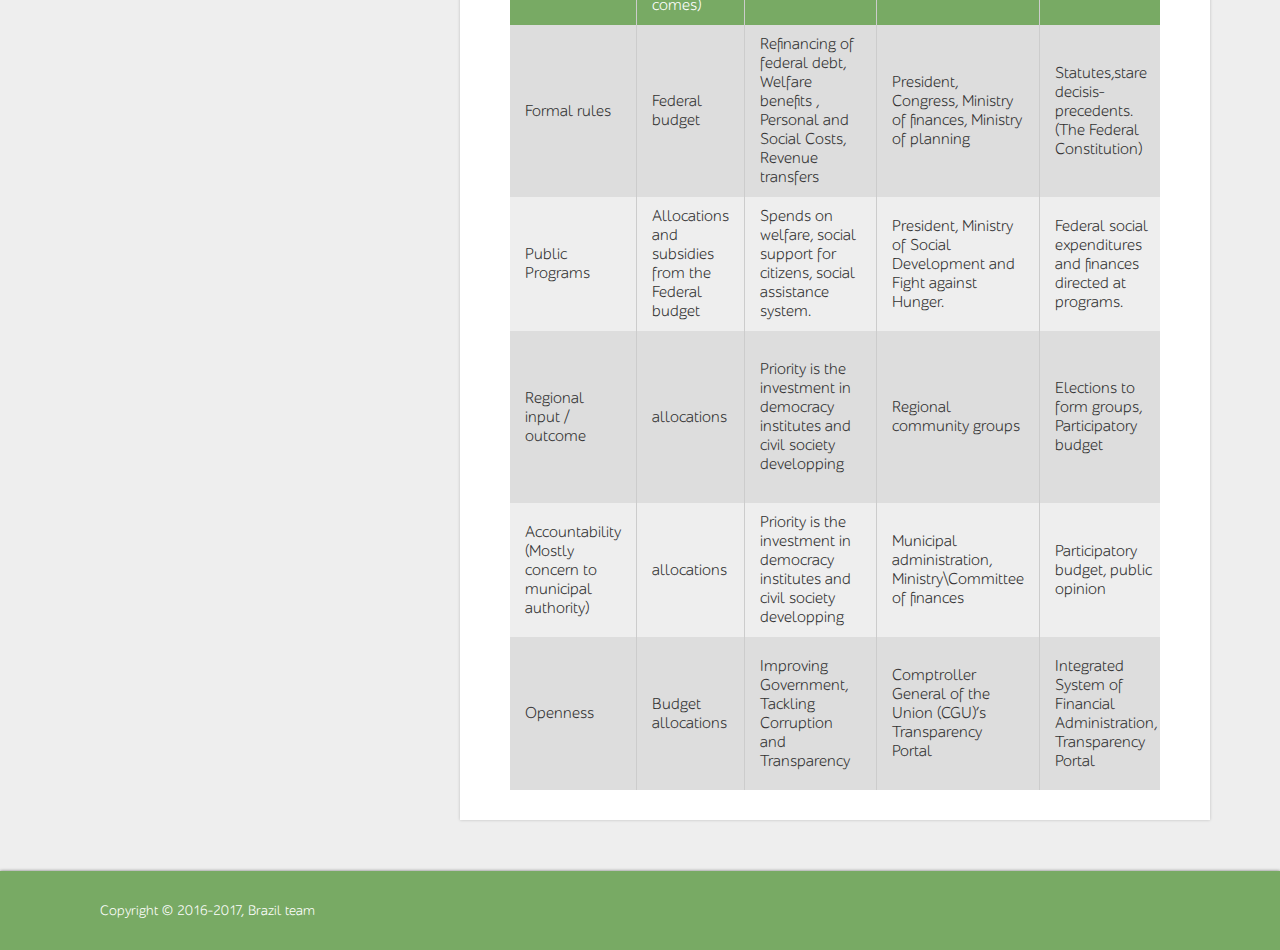
==== commit dafe49d3: "Update budget.html" ====
--- a/budget.html
+++ b/budget.html
@@ -123,21 +123,17 @@
 						    
 						    <h2>Tools for the Public Participation</h2>
 						    <p>A comprehensive case study of eight municipalities in Brazil analyzing the successes and failures of participatory budgeting has suggested that it often results in more equitable public spending, greater government transparency and accountability, increased levels of public participation (especially by marginalized or poorer residents), and democratic and citizenship learning.</p>
-						    <p>Most broadly, all participatory budgeting schemes allow citizens to deliberate with the goal of creating either a concrete financial plan (a budget), or a recommendation to elected representatives. In the Porto Alegre model, the structure of the scheme gives subjurisdictions (neighborhoods) authority over the larger political jurisdiction (the city) of which they are part. Neighborhood budget committees, for example, have authority to determine the citywide budget, not just the allocation of resources for their particular neighborhood. There is, therefore, a need for mediating institutions to facilitate the aggregation of budget preferences expressed by subjurisdictions.</p>
-						
-						    <p>PB generally involves several basic steps:</p>
-						    <ol>
-						        <li>Community members identify spending priorities and select budget delegates</li>
-						        <li>Budget delegates develop specific spending proposals, with help from experts</li>
-						        <li>Community members vote on which proposals to fund</li>
-						        <li>The city or institution implements the top proposals</li>
-						    </ol>
+						    
+							<img class="page-img" src="images/skreen.png">
 						    
 						    <h2>Brazilian Model</h2>
-						    <p>Participatory budgeting in Porto Alegre occurs annually, starting with a series of neighborhood, regional, and citywide assemblies, where residents and elected budget delegates identify spending priorities and vote on which priorities to implement.[11] Porto Alegre spends about 200 million dollars per year on construction and services, this money is subject to participatory budgeting. Annual spending on fixed expenses, such as debt service and pensions, is not subject to public participation. Around fifty thousand residents of Porto Alegre now take part in the participatory budgeting process (compared to 1.5 million city inhabitants), with the number of participants growing year on year since 1989. Participants are from diverse economic and political backgrounds.</p>
-					        <p>The participatory budgeting cycle starts in January and assemblies across the city facilitate maximum participation and interaction. Each February there is instruction from city specialists in technical and system aspects of city budgeting. In March there are plenary assemblies in each of the city's 16 districts as well as assemblies dealing with such areas as transportation, health, education, sports, and economic development. These large meetings—with participation that can reach over 1,000—elect delegates to represent specific neighborhoods. The mayor and staff attend to respond to citizen concerns. In the following months, delegates meet weekly or biweekly in each district to review technical project criteria and district needs. City department staff may participate according to their area of expertise. At a second regional plenary, regional delegates prioritize the district's demands and elect 42 councillors representing all districts and thematic areas to serve on the Municipal Council of the Budget. The main function of the Municipal Council of the Budget is to reconcile the demands of each district with available resources, and to propose and approve an overall municipal budget. The resulting budget is binding, though the city council can suggest, but not require changes. Only the Mayor may veto the budget, or remand it back to the Municipal Council of the Budget (this has never happened). Since its emergence in Porto Alegre, participatory budgeting has spread to hundreds of Latin American cities, and dozens of cities in Europe, Asia, Africa, and North America. More than 1500 municipalities are estimated to have initiated participatory budgeting.[12] In some cities, participatory budgeting has been applied for school, university, and public housing budgets. These international approaches differ significantly, and they are shaped as much by their local contexts as by the Porto Alegre model.</p>
-					        <p>The Rio Declaration of 1992 enshrines public participation in its 27 principles. Principle 10 states that "environmental issues are best handled with participation of all concerned citizens, at the relevant level”. The Rio Declaration continues, drawing a close link between access to information and public participation: "At the national level, each individual shall have appropriate access to information concerning the environment that is held by public authorities, including information on hazardous materials and activities in their communities, and the opportunity to participate in decision-making processes. States shall facilitate and encourage public awareness and participation by making information widely available. Effective access to judicial and administrative proceedings, including redress and remedy, shall be provided."</p>
-                            
+							<p>Budget cycle of Port Alegry</p>
+							
+							<img class="page-img" src="images/skreen2.png">
+							
+							<p>The main function of the Municipal Council of the Budget is to reconcile the demands of each district with available resources, and to propose and approve an overall municipal budget. The resulting budget is binding, though the city council can suggest, but not require changes. 
+The Rio Declaration of 1992 enshrines public participation in its 27 principles. Principle 10 states that "environmental issues are best handled with participation of all concerned citizens, at the relevant level”. The Rio Declaration continues, drawing a close link between access to information and public participation: "At the national level, each individual shall have appropriate access to information concerning the environment that is held by public authorities, including information on hazardous materials and activities in their communities, and the opportunity to participate in decision-making processes. States shall facilitate and encourage public awareness and participation by making information widely available. Effective access to judicial and administrative proceedings, including redress and remedy, shall be provided."</p>
+							
 							<table>
 							    <tr>
 							        <td></td>
